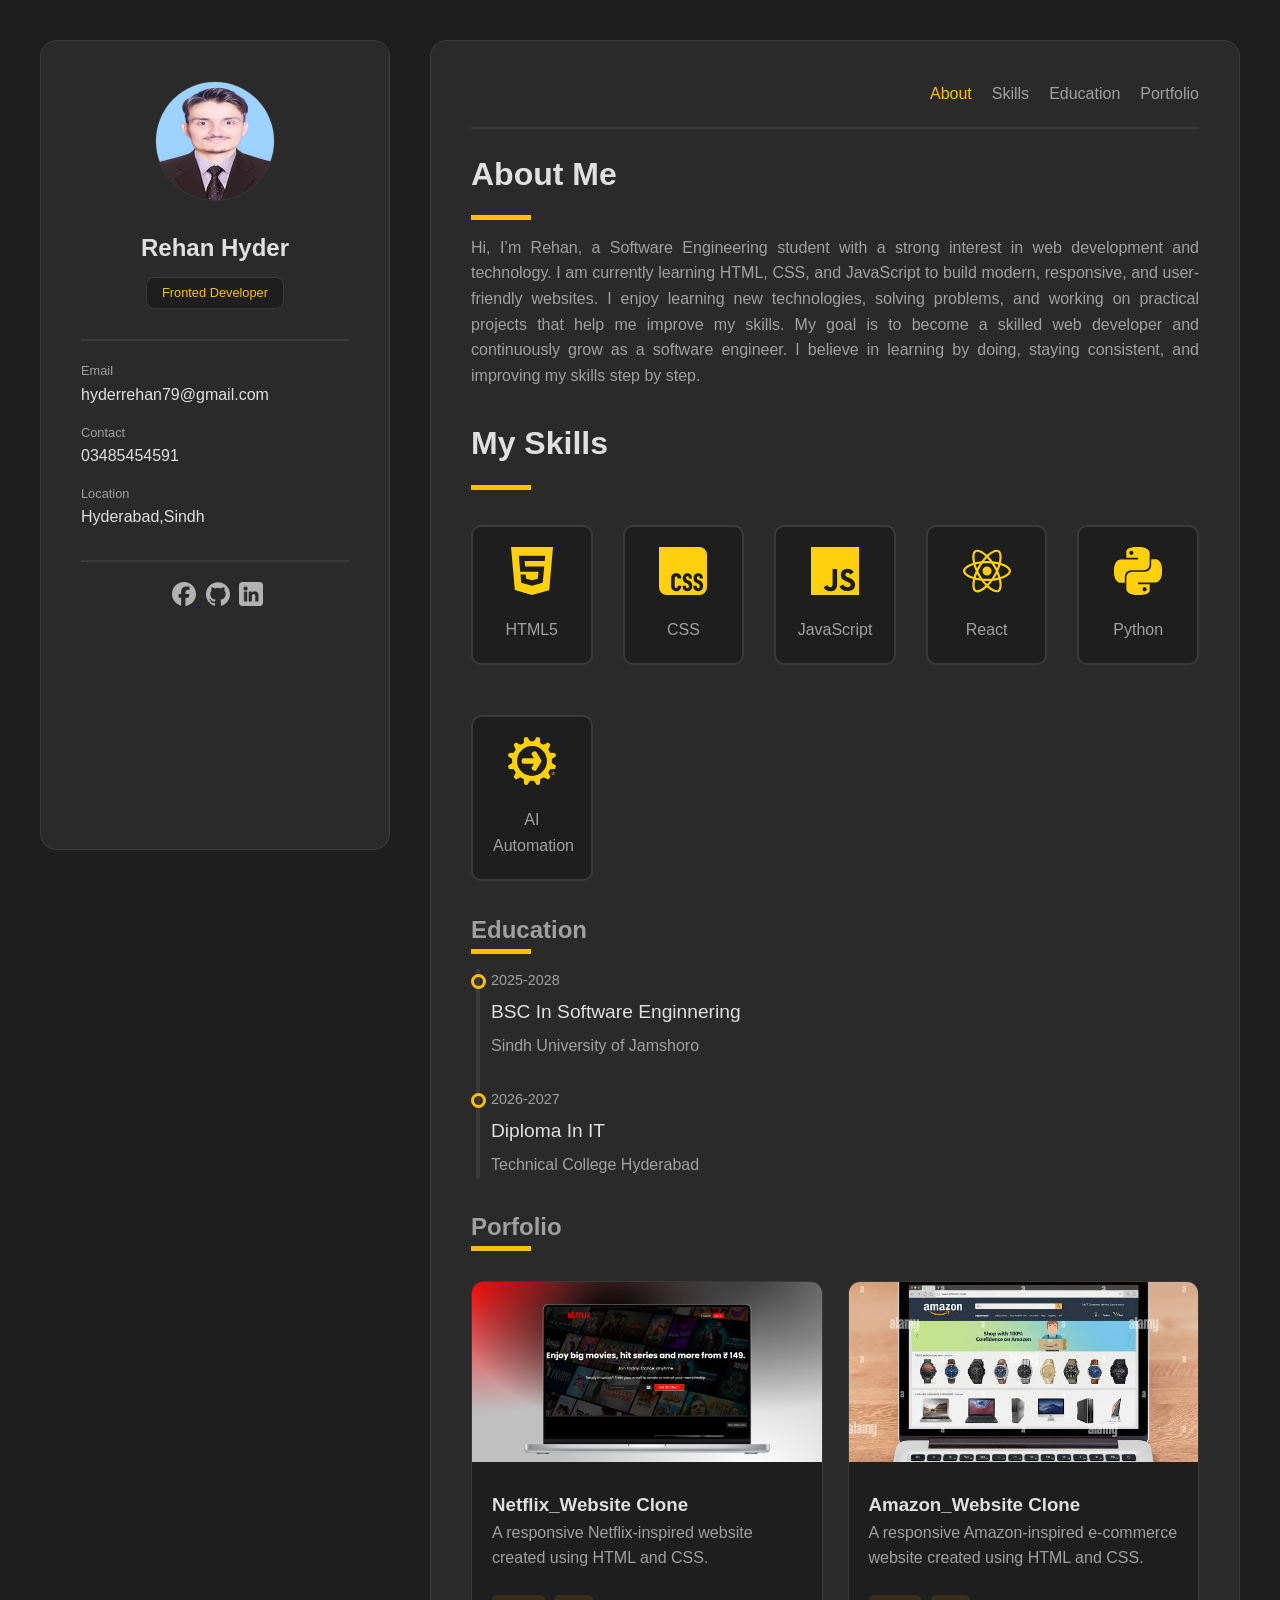
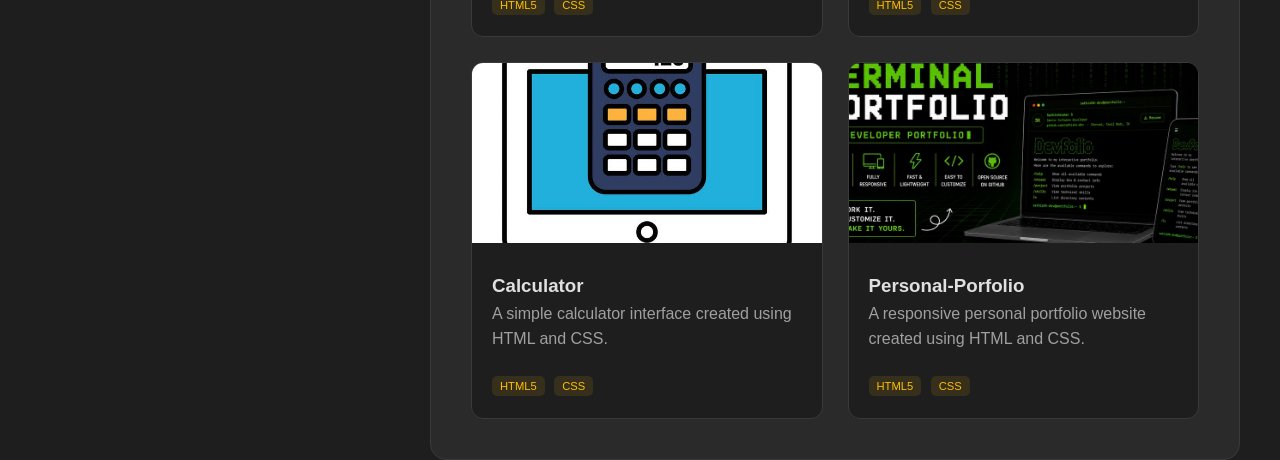
==== index.html @ f77f8d7d "Add files via upload" ====
<!DOCTYPE html>
<html lang="en">

<head>
    <meta charset="UTF-8">
    <meta name="viewport" content="width=device-width, initial-scale=1.0">
    <title>Personal Portfolio</title>
    <link rel="stylesheet" href="1.css">
</head>

<body>
    <div class="main-container">
        <div class="side-bar">
            <!-- profile -->
            <div class="profile">
                <img src="/40.jpg" alt="">
                <h2>Rehan Hyder</h2>
                <p>Fronted Developer</p>

            </div>
            <!-- contact -->
            <div class="contact">
                <div class="email">
                    <h3 class="label">Email</h3>
                    <a href="emailto:hyderrehan79@gmail.com" class="value">hyderrehan79@gmail.com</a>
                </div>
                <div class="phone">
                    <h3 class="label">Contact</h3>
                    <a href="tel:03485454591" class="value">03485454591</a>
                </div>
                <div class="Location">
                    <h3 class="label">
                        Location
                    </h3>
                    <p class="value">Hyderabad,Sindh</p>
                </div>

            </div>
            <!-- social -->
            <div class="social">
                <a href="https://web.facebook.com/me/" target="-main"><img src="/facebook.svg" alt=""> </a>
                <a href="https://github.com/Hyder-Rehan" target="-main"><img src="github.svg" alt=""></a>
                <a href="https://www.linkedin.com/in/rehan-hyder-144675350" target="-main"><img src="/linkedin.png"
                        alt=""></a>

            </div>
        </div>
        <div class="main-centent">
            <!-- navigation -->
            <div class="nav-bar">
                <nav>
                    <a href="#aboutme" class="active">About</a>
                    <a href="#skills">Skills</a>
                    <a href="#education">Education</a>
                    <a href="#portfolio">Portfolio</a>
                </nav>
            </div>

            <!-- About me -->
            <div id="aboutme">
                <h2>About Me</h2>
                <div class="line"></div>
                <p>Hi, I’m Rehan, a Software Engineering student with a strong interest in web development and
                    technology. I am currently learning HTML, CSS, and JavaScript to build modern, responsive, and
                    user-friendly websites.

                    I enjoy learning new technologies, solving problems, and working on practical projects that help me
                    improve my skills. My goal is to become a skilled web developer and continuously grow as a software
                    engineer.

                    I believe in learning by doing, staying consistent, and improving my skills step by step.</p>
            </div>

            <!-- My Skills -->
            <div id="skills">
                <h2> My Skills</h2>
                <div class="line"></div>

                <div class="grid-container">

                    <div class="items">

                        <img src="/html5.svg" alt="">
                        <h3>HTML5</h3>
                    </div>
                    <div class="items">

                        <img src="/css.svg" alt="">
                        <h3>CSS</h3>
                    </div>
                    <div class="items">

                        <img src="/javascript.svg" alt="">
                        <h3>JavaScript</h3>
                    </div>
                    <div class="items">

                        <img src="/react.svg" alt="">
                        <h3>React</h3>
                    </div>
                    <div class="items">

                        <img src="/python.svg" alt="">
                        <h3>Python</h3>
                    </div>
                    <div class="items">

                        <img src="/inductiveautomation.svg" alt="">
                        <h3>AI Automation</h3>
                    </div>


                </div>
            </div>

            <!-- Eduaction -->
            <div id="education">
                <h2> Education</h2>
                <div class="line"></div>
                <div class="edtech">
                    <div class="edfirst">
                        <div class="year">2025-2028</div>
                        <h3 id="degree">BSC In Software Enginnering</h3>
                        <p id="college">Sindh University of Jamshoro</p>
                        <div class="goal"></div>
                    </div>
                    <div class="edsecond">
                        <div class="year">2026-2027</div>
                        <h3 id="degree">Diploma In IT</h3>
                        <p id="college">Technical College Hyderabad</p>
                        <div class="goal"></div>
                    </div>
                    <div class="liner"></div>
                </div>


            </div>

            <!-- portfolio-->
            <div id="portfolio">
                <h2>Porfolio</h2>
                <div class="line"></div>

                <div class="project-container">
                    <div class="projects">
                        <img src="/NETFLIX PAGE.avif" alt="">
                        <div class="card">
                            <h3>Netflix_Website Clone</h3>
                            <p>A responsive Netflix-inspired website created using HTML and CSS. </p>
                            <span>HTML5</span>
                            <span>CSS</span>
                        </div>
                    </div>
                    <div class="projects"><img src="/ama.jpg" alt="">
                        <div class="card">
                            <h3>Amazon_Website Clone</h3>
                           <p>A responsive Amazon-inspired e-commerce website created using HTML and CSS.</p>
                            <span>HTML5</span>
                            <span>CSS</span>
                        </div>
                    </div>
                    <div class="projects"> <img src="/calculaotr.jpg" alt="">
                        <div class="card">
                            <h3>Calculator</h3>
                            <p>A simple calculator interface created using HTML and CSS. </p>
                            <span>HTML5</span>
                            <span>CSS</span>
                        </div>
                    </div>
                    <div class="projects"><img src="/portf.webp" alt="">
                        <div class="card">
                            <h3>Personal-Porfolio</h3>
                            <p>A responsive personal portfolio website created using HTML and CSS. </p>
                            <span>HTML5</span>
                            <span>CSS</span>
                        </div>
                    </div>
                </div>
            </div>



        </div>

    </div>


</body>

</html>
---- 1.css ----
*{
    padding: 0;
    margin: 0;
    box-sizing: border-box;
}
body{
    background-color: #1e1e1e;
    font-family: sans-serif;
    color: #a0a0a0;
    line-height: 1.6;
}
.main-container{
    display: grid;
    max-width: 1200px;
    grid-template-columns: 350px 1fr;
    gap: 40px;
    padding-top: 40px;
    margin: auto;


}
.side-bar{
    height: 90vh;
    background-color: #2a2a2a;
    border: 1px solid   #3a3a3a;
    border-radius: 16px;
    padding: 40px;
    position: sticky;
    top: 40px;





}
.main-centent{
     /* height: 90vh; */
    background-color: #2a2a2a;
     border: 1px solid   #3a3a3a;
    border-radius: 16px;
    padding: 40px;


}
.profile{
    text-align: center;
}
.profile img{
    height: 120px;
    width: 120px;
    border-radius:50%;
    border: 1px solid   #3a3a3a;
}
.profile h2{
    font-size: 1.5rem;
    font-weight: 700;
    margin-top: 20px;
    color: #e0e0e0;
   

}
.profile p{
    background-color: #1e1e1e;
    padding: 5px 15px;
    color: #FFbF00;
    border: 1px solid #3a3a3a;
    font-size: 0.8rem;
    border-radius: 8px;
    display: inline-block;
    margin-top: 10px;
}
.contact{
    margin-top: 30px;
    border-top: 2px solid #3a3a3a  ;
    padding-top: 20px ;
}
.label{
  font-weight: 500;
  font-size: 0.8rem;
  color: #a0a0a0;  
}
.value{
    color: #e0e0e0;
    text-decoration: none;
}
.email,.phone{
    margin-bottom: 15px;
}
.social{    
      margin-top: 30px;
    border-top: 2px solid #3a3a3a  ;
    padding-top: 20px ;
    text-align: center;

}
.social img{
    height: 24px;
    width: 24px;
    margin-left: 5px;
    filter: grayscale(1) invert(0.7);
    transition: filter 0.3s  ease;
}
.social img:hover{
  filter: grayscale(0) invert(0);
}
/* amin content */
/* navigation */
.nav-bar{
    /* padding:30px 40px ; */
     border-bottom: 2px  solid #3a3a3a;
    margin-bottom: 20px;
    padding-bottom: 20px;
    
}
nav{
    display: flex;
    justify-content: flex-end;  
    gap: 20px  ;
    
    
}
nav a{
    text-decoration: none;
    color:#a0a0a0 ;
    font-weight: 500;
    transition: color 0.3s ease;
   
}
nav a:hover{
    color: #FFbF00; ;
}
.active{
    color: #FFbF00;
}
/* ABOUT */
#aboutme h2{
    color: #e0e0e0;
    font-size: 2rem;
    padding-bottom: 15px;
}
.line{
    height: 5px;
    width: 60px;
    background-color: #FFbF00;
    margin-bottom: 15px;
}

#aboutme p{
    text-align: justify ;
    margin-bottom: 30px;
}
/* skills */
#skills h2{
     color: #e0e0e0;
    font-size: 2rem;
    padding-bottom: 15px;
}
.grid-container{
display: grid;
grid-template-columns: repeat(auto-fit,minmax(120px,1fr) );
    gap: 30px;
}
.items{
    padding: 20px;
      border-radius: 10px;
      border: 2px   solid   #3a3a3a;  
       background-color: #1e1e1e; 
       text-align: center;
       margin-top: 20px;
       transition: transform    0.3s    ease,box-shadow 0.3s ease ;
}
.items img{
    height: 48px;
    width: 48px;
    filter: invert(75%) sepia(50%)  saturate(1000%) hue-rotate(350deg)  brightness(110%) contrast(101%);
    margin-bottom: 15px;
}
.items  h3{
    font-size: 1rem;
    font-weight: 500;
}
.items:hover{
    transform:scale(1.3);
    box-shadow: 0px 0px 10px,5px rgba(0,0,0,0.3);
}

/* eduaction */
#education{
    margin-top: 30px;
}
.edtech{
    /* padding-left: 20px; */
}
.year{
    font-size: 0.9rem;
    color: #a0a0a0;
    margin-bottom: 5px;
}
#degree{
    color: #e0e0e0;
    font-size: 1.2rem;
    font-weight: 500;
    margin-bottom: 5px;
}
.college{
font-style: italic;
color: #a0a0a0;
margin-bottom: 10px;
}
.edtech{
    position: relative;
}
.edfirst ,.edsecond{
    margin-bottom: 30px;
    position: relative;
    padding-left: 20px;
}
.goal{
    height: 15px ;
    width: 15px;
    border: 3px solid  #FFbF00;
    border-radius: 50%;
    position: absolute;
    top: 5px;
    left: 0px;
    z-index: 5;
}

.liner{

    position: absolute;
    width:2px;
    top: 0px ;
    bottom: 0px;
    left: 5px;
    border: 2px   solid   #3a3a3a;
}


/* portfolio */

.project-container{
    display: grid;
    grid-template-columns: 1fr  1fr;
    gap: 25px;
    margin-top: 30px;


}
.projects{
    background-color: #1e1e1e;
    border-radius: 12px;
    border: 1px solid   #3a3a3a;
    overflow: hidden;
transition: transform  0.3s ease, box-shadow 0.3s ease ;
}


.projects:hover{
     transform:scale(0.8);
    box-shadow: 0px 0px 10px,5px rgba(0,0,0,0.3);;
}
.projects img{
    height: 180px;
    width: 100%;
    object-fit: cover;
    

}
.card{
    padding: 20px;
}
.card h3{
    color: #e0e0e0;
    margin-bottom: 1opx;

}
.card p{
    color: #a0a0a0;
    line-height: 1.6;
    margin-bottom: 20px;
  
}

.card span{
    background-color: rgba(255, 191,0, 0.1);
    color: #FFbF00;
    padding: 4px 8px;
    border-radius: 5px;
    font-size: 0.7rem;
    margin-right: 5px;
   

}

@media  screen  and (max-width:1200px){
    .main-container{
    grid-template-columns: 1fr;
    padding: 20px;
    }
    .side-bar{
        position: static;
        height: auto;
    }
}
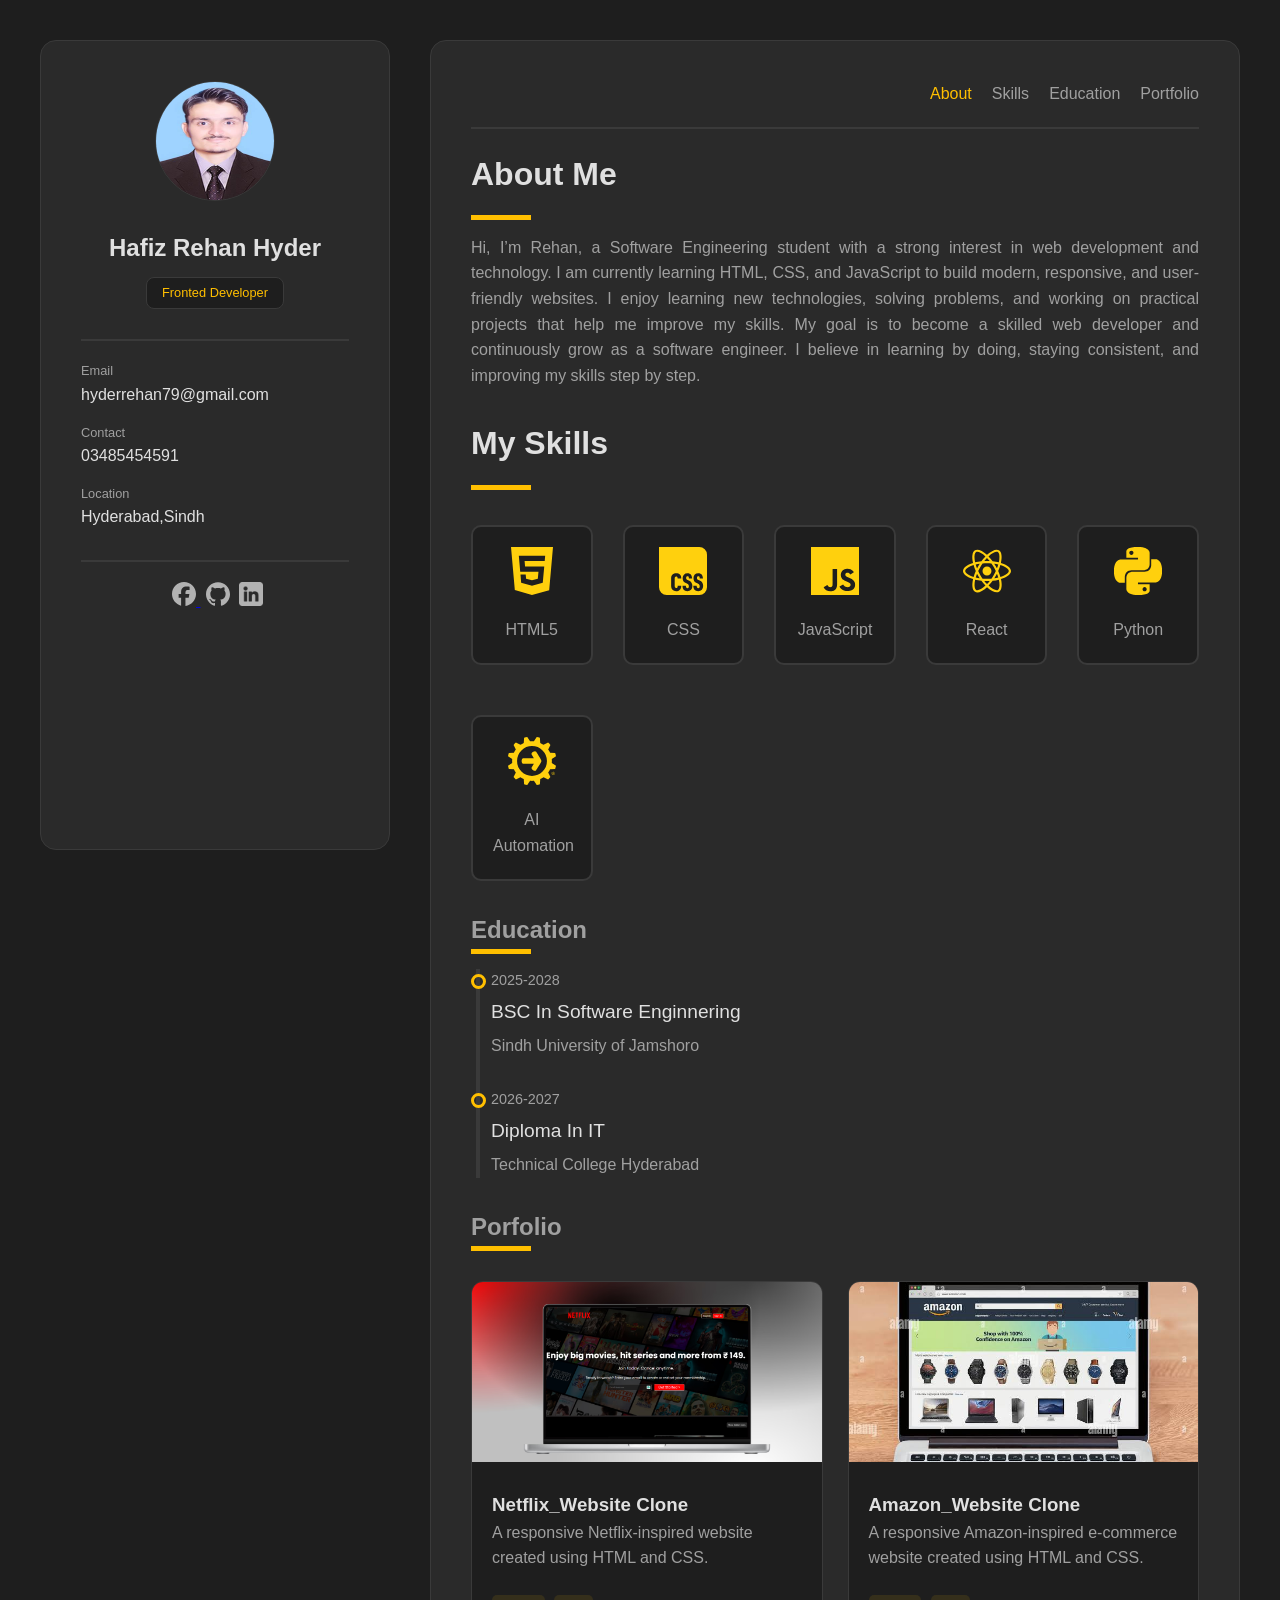
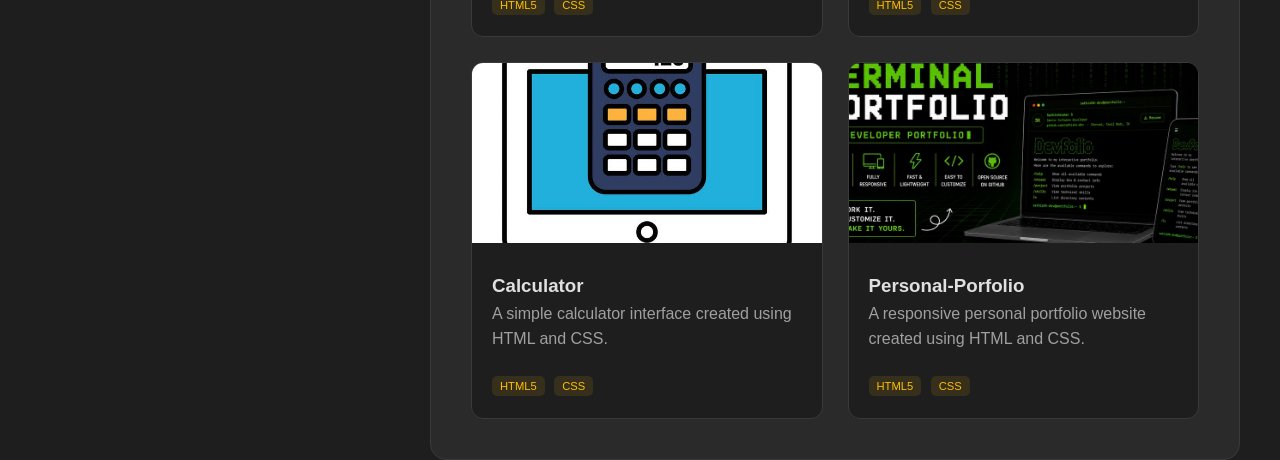
==== commit 48349777: "Update index.html" ====
--- a/index.html
+++ b/index.html
@@ -14,7 +14,7 @@
             <!-- profile -->
             <div class="profile">
                 <img src="/40.jpg" alt="">
-                <h2>Rehan Hyder</h2>
+                <h2> Hafiz Rehan Hyder</h2>
                 <p>Fronted Developer</p>
 
             </div>
@@ -187,4 +187,4 @@
 
 </body>
 
-</html>+</html>
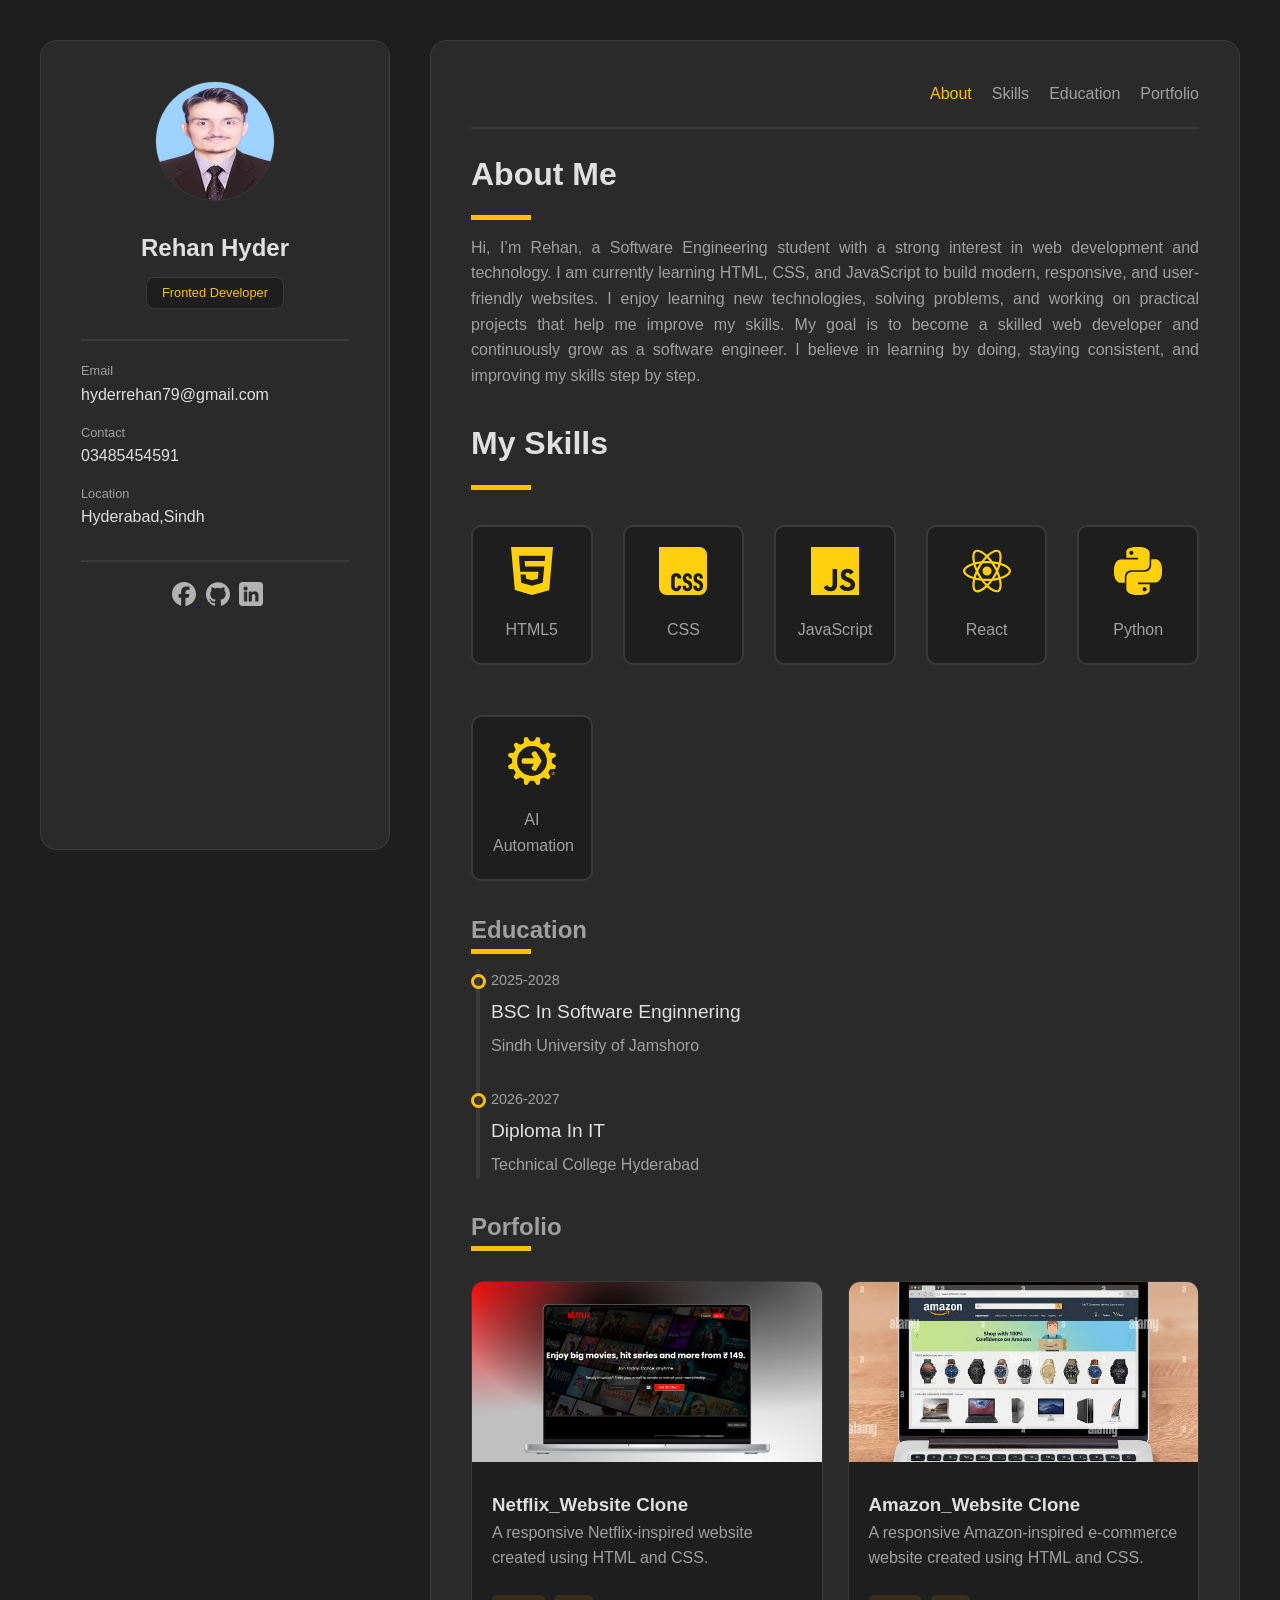
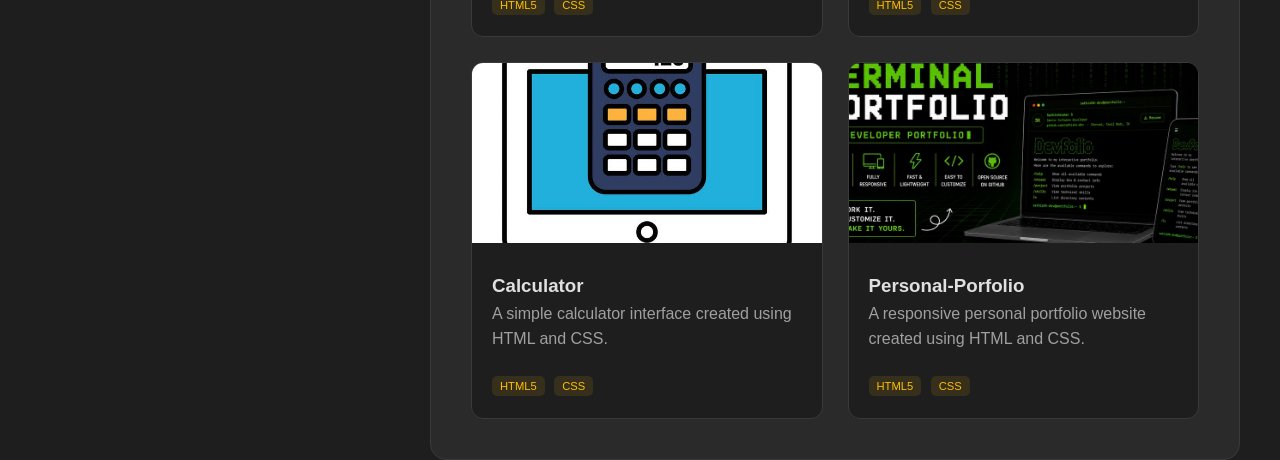
==== commit 77c776c4: "Fix HTML structure and content for portfolio page" ====
--- a/index.html
+++ b/index.html
@@ -14,7 +14,7 @@
             <!-- profile -->
             <div class="profile">
                 <img src="/40.jpg" alt="">
-                <h2> Hafiz Rehan Hyder</h2>
+                <h2>Rehan Hyder</h2>
                 <p>Fronted Developer</p>
 
             </div>
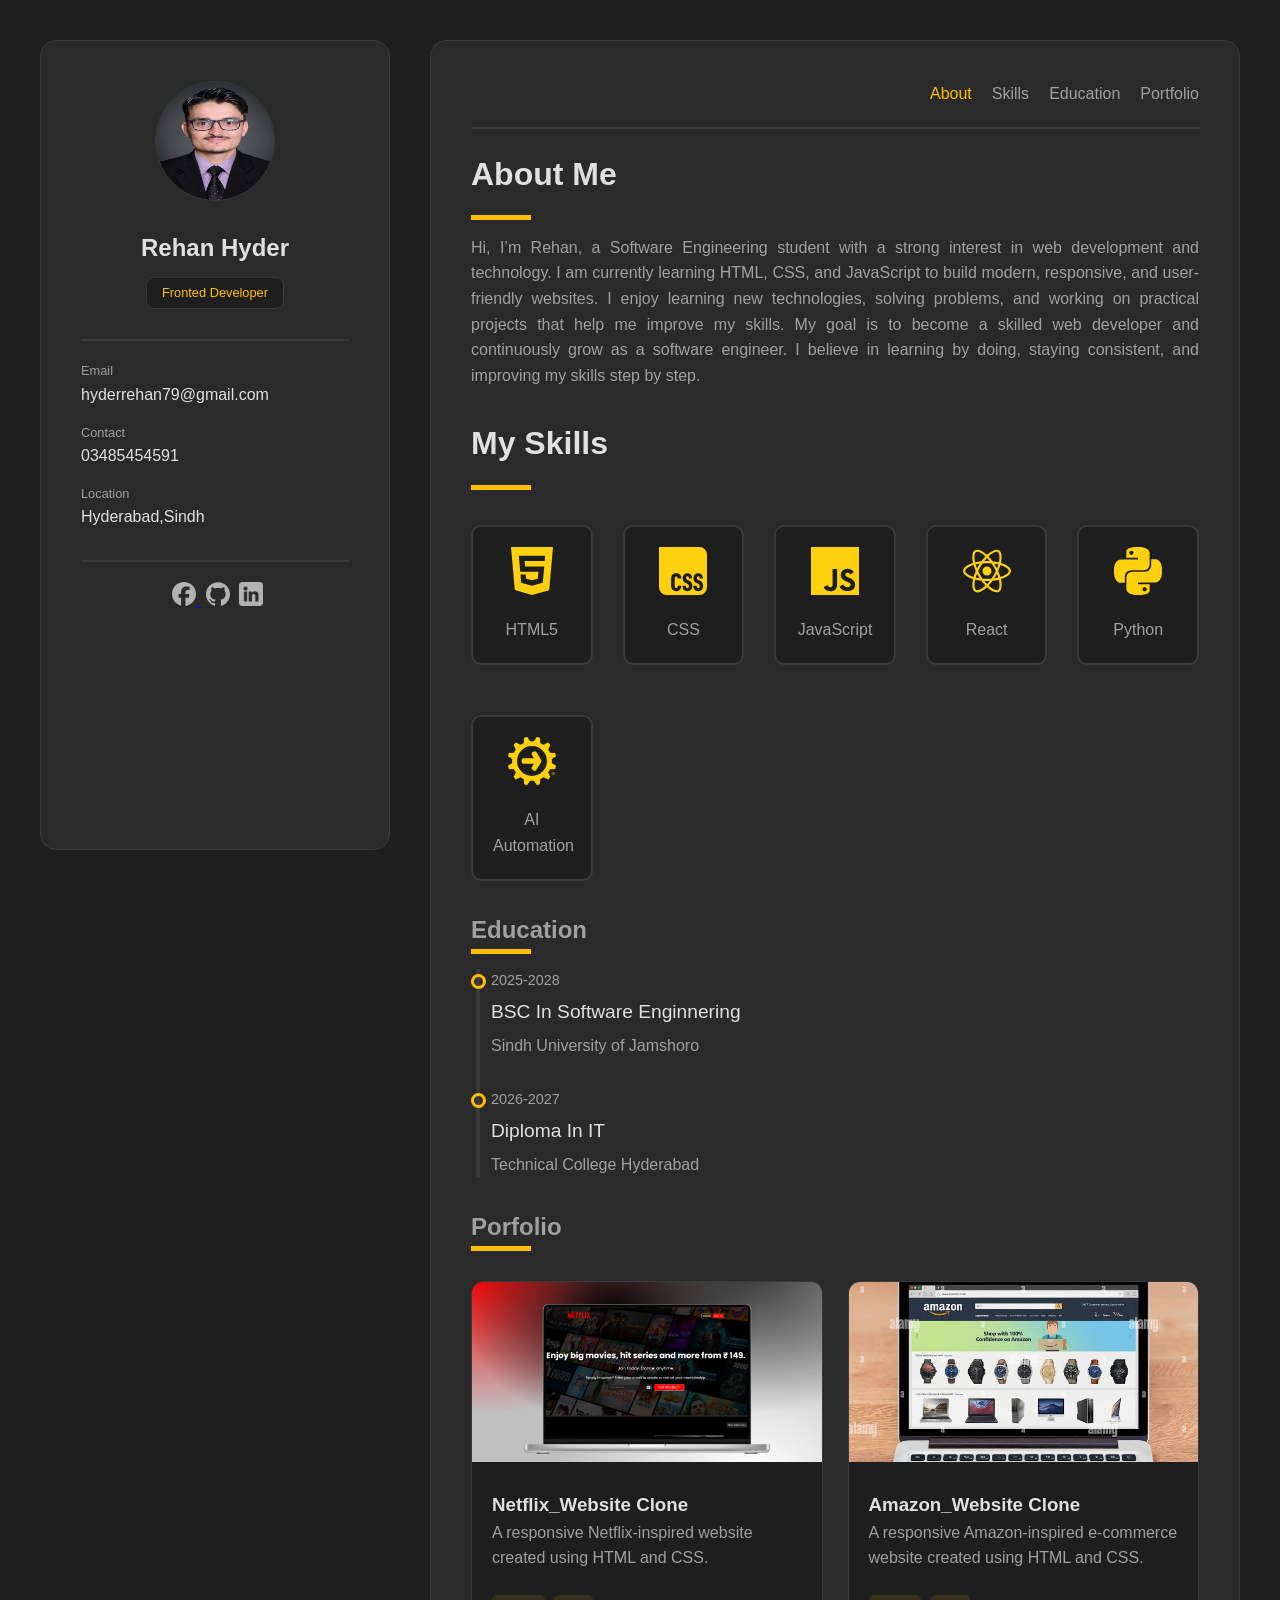
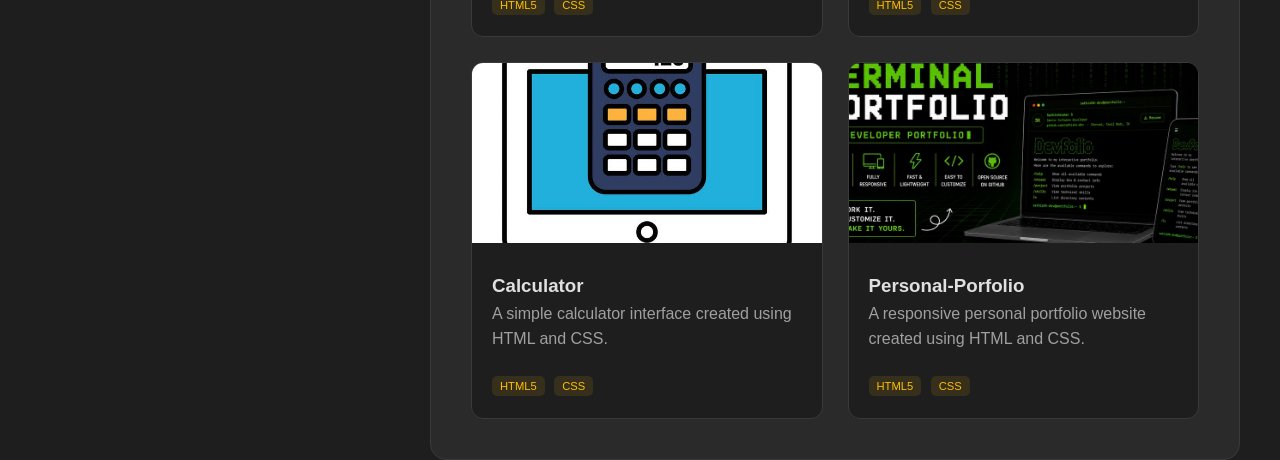
==== commit c90cd1e4: "Update index.html" ====
--- a/index.html
+++ b/index.html
@@ -13,7 +13,7 @@
         <div class="side-bar">
             <!-- profile -->
             <div class="profile">
-                <img src="/40.jpg" alt="">
+                <img src="/pic.jpg" alt="">
                 <h2>Rehan Hyder</h2>
                 <p>Fronted Developer</p>
 
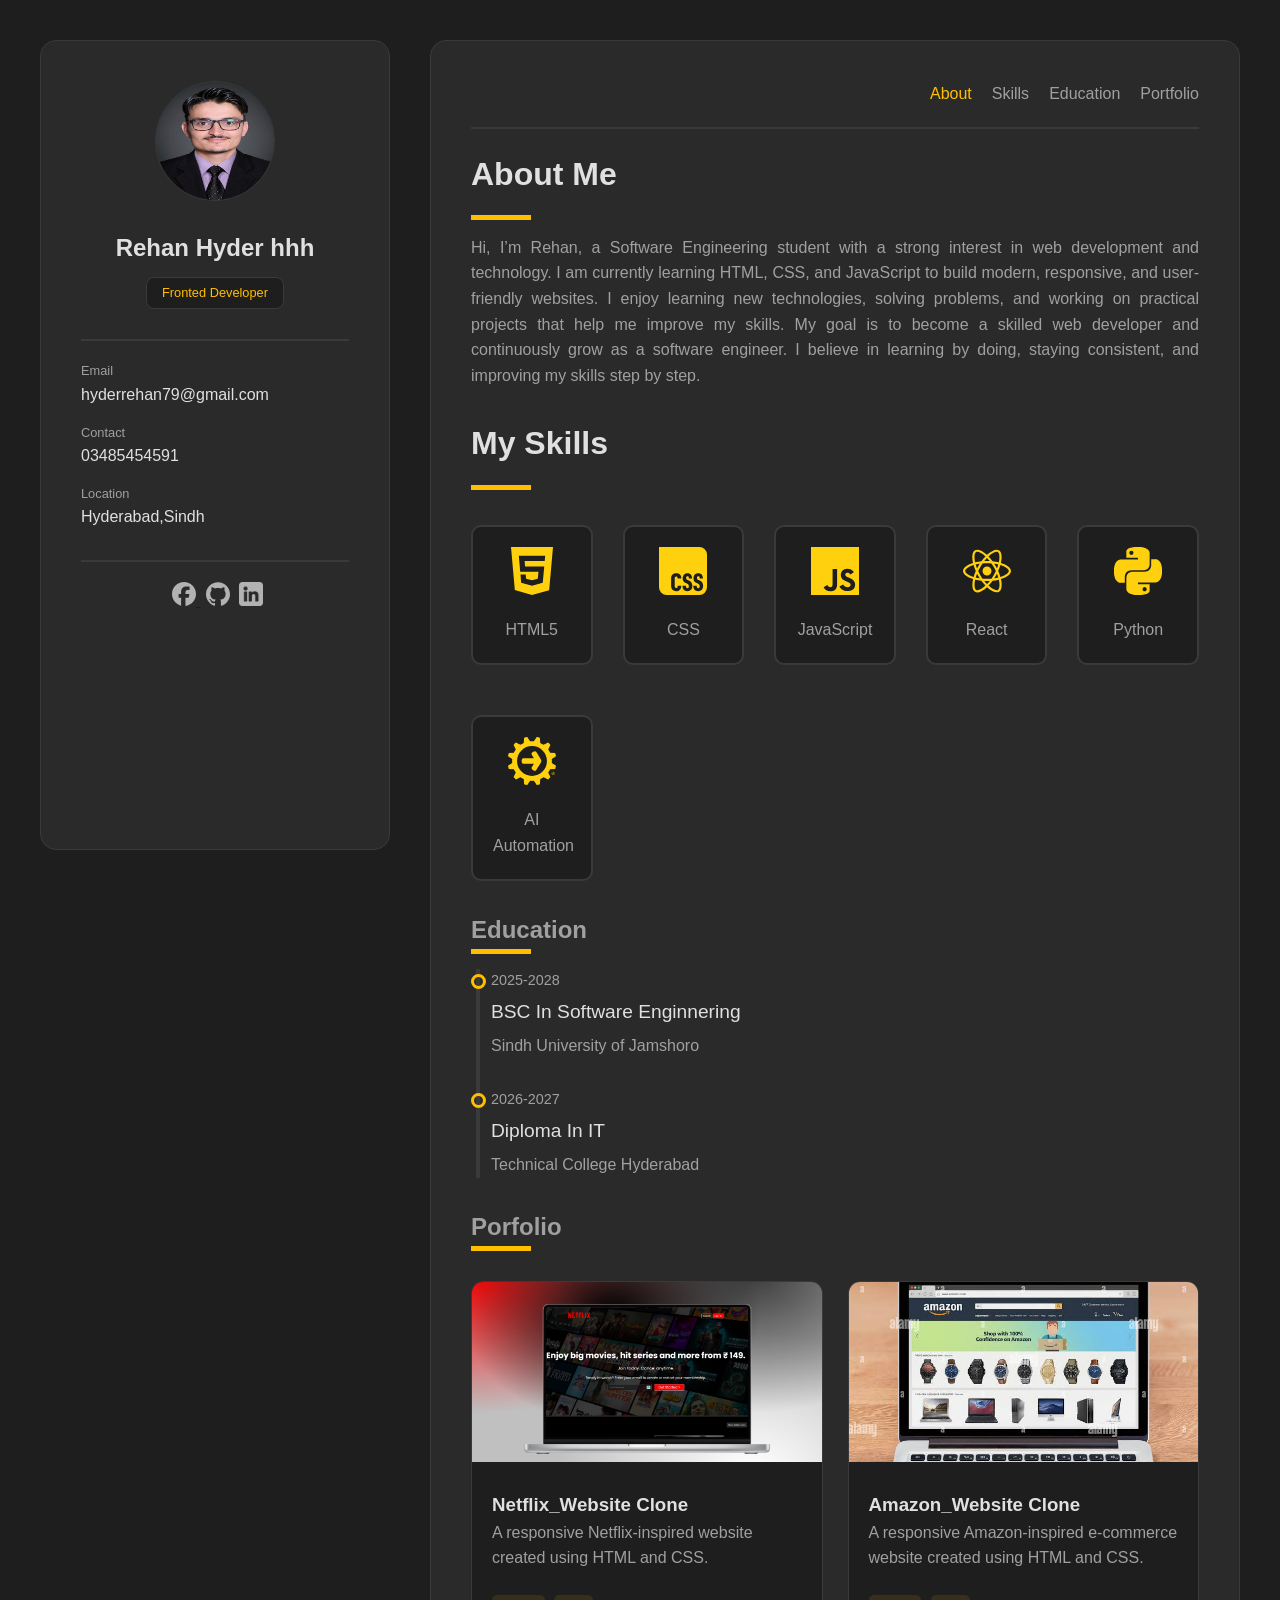
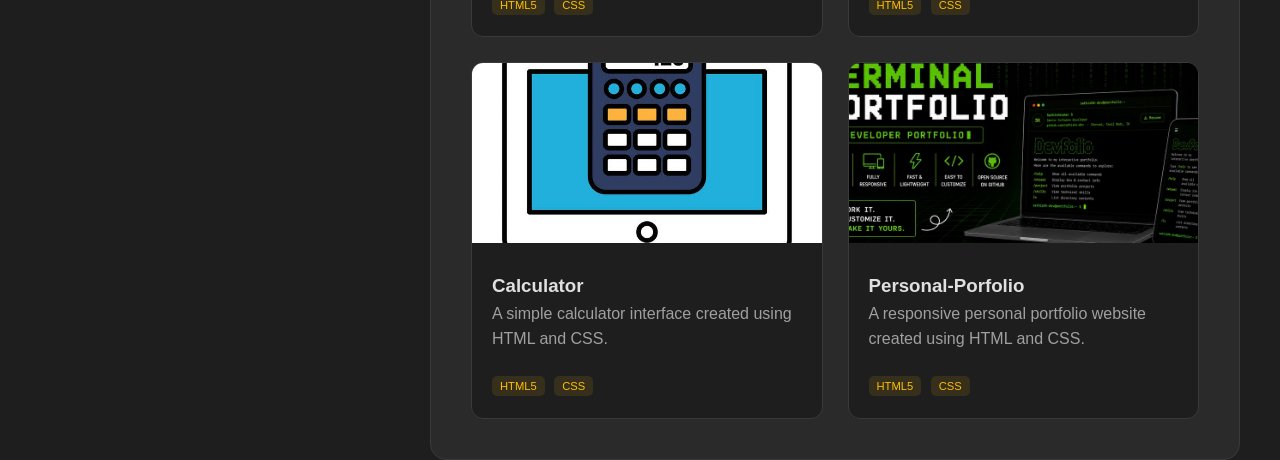
==== commit 028e95a1: "Revise personal portfolio HTML structure and content Updated the personal portfolio HTML structure, " ====
--- a/index.html
+++ b/index.html
@@ -14,7 +14,7 @@
             <!-- profile -->
             <div class="profile">
                 <img src="/pic.jpg" alt="">
-                <h2>Rehan Hyder</h2>
+                <h2>Rehan Hyder hhh</h2>
                 <p>Fronted Developer</p>
 
             </div>
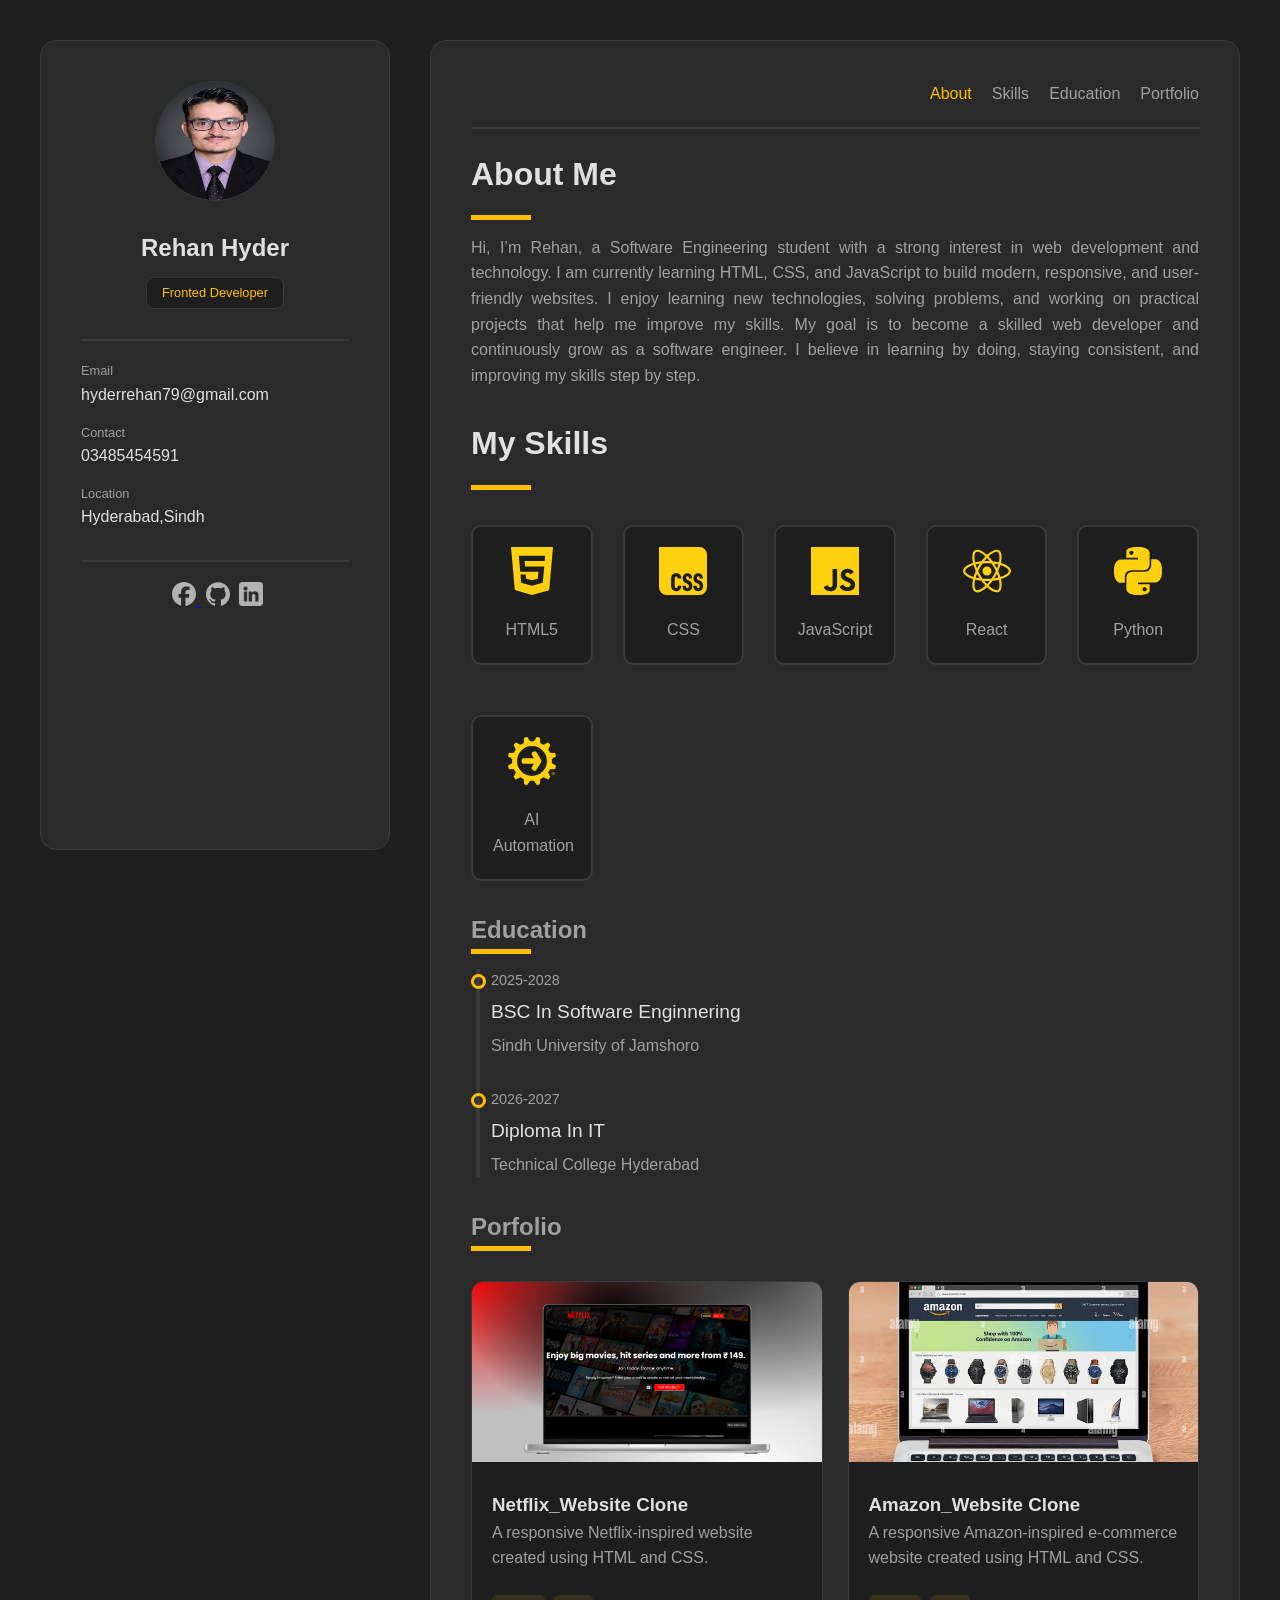
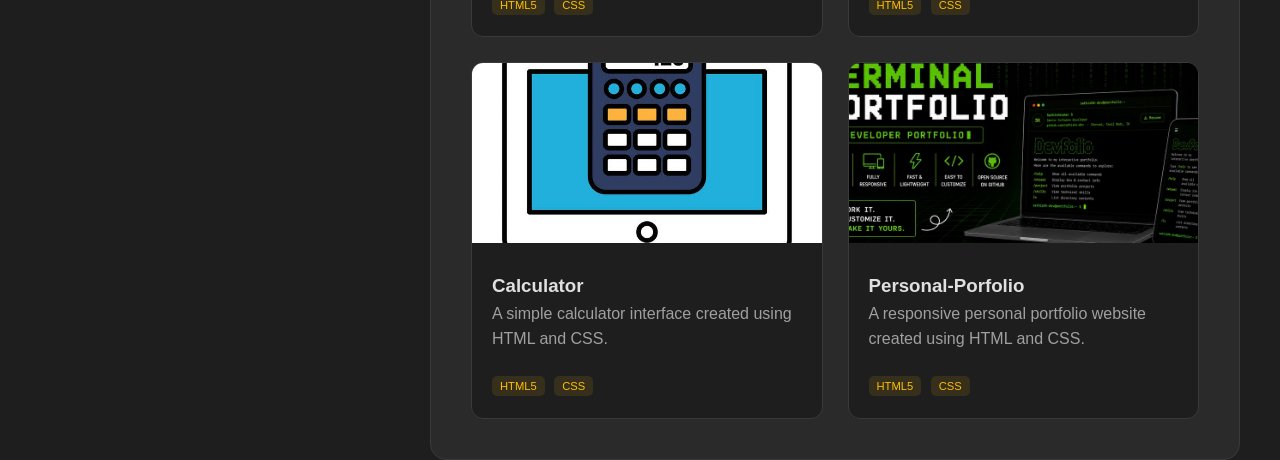
==== commit d913d92c: "Fix HTML structure and content errors" ====
--- a/index.html
+++ b/index.html
@@ -14,7 +14,7 @@
             <!-- profile -->
             <div class="profile">
                 <img src="/pic.jpg" alt="">
-                <h2>Rehan Hyder hhh</h2>
+                <h2>Rehan Hyder</h2>
                 <p>Fronted Developer</p>
 
             </div>
